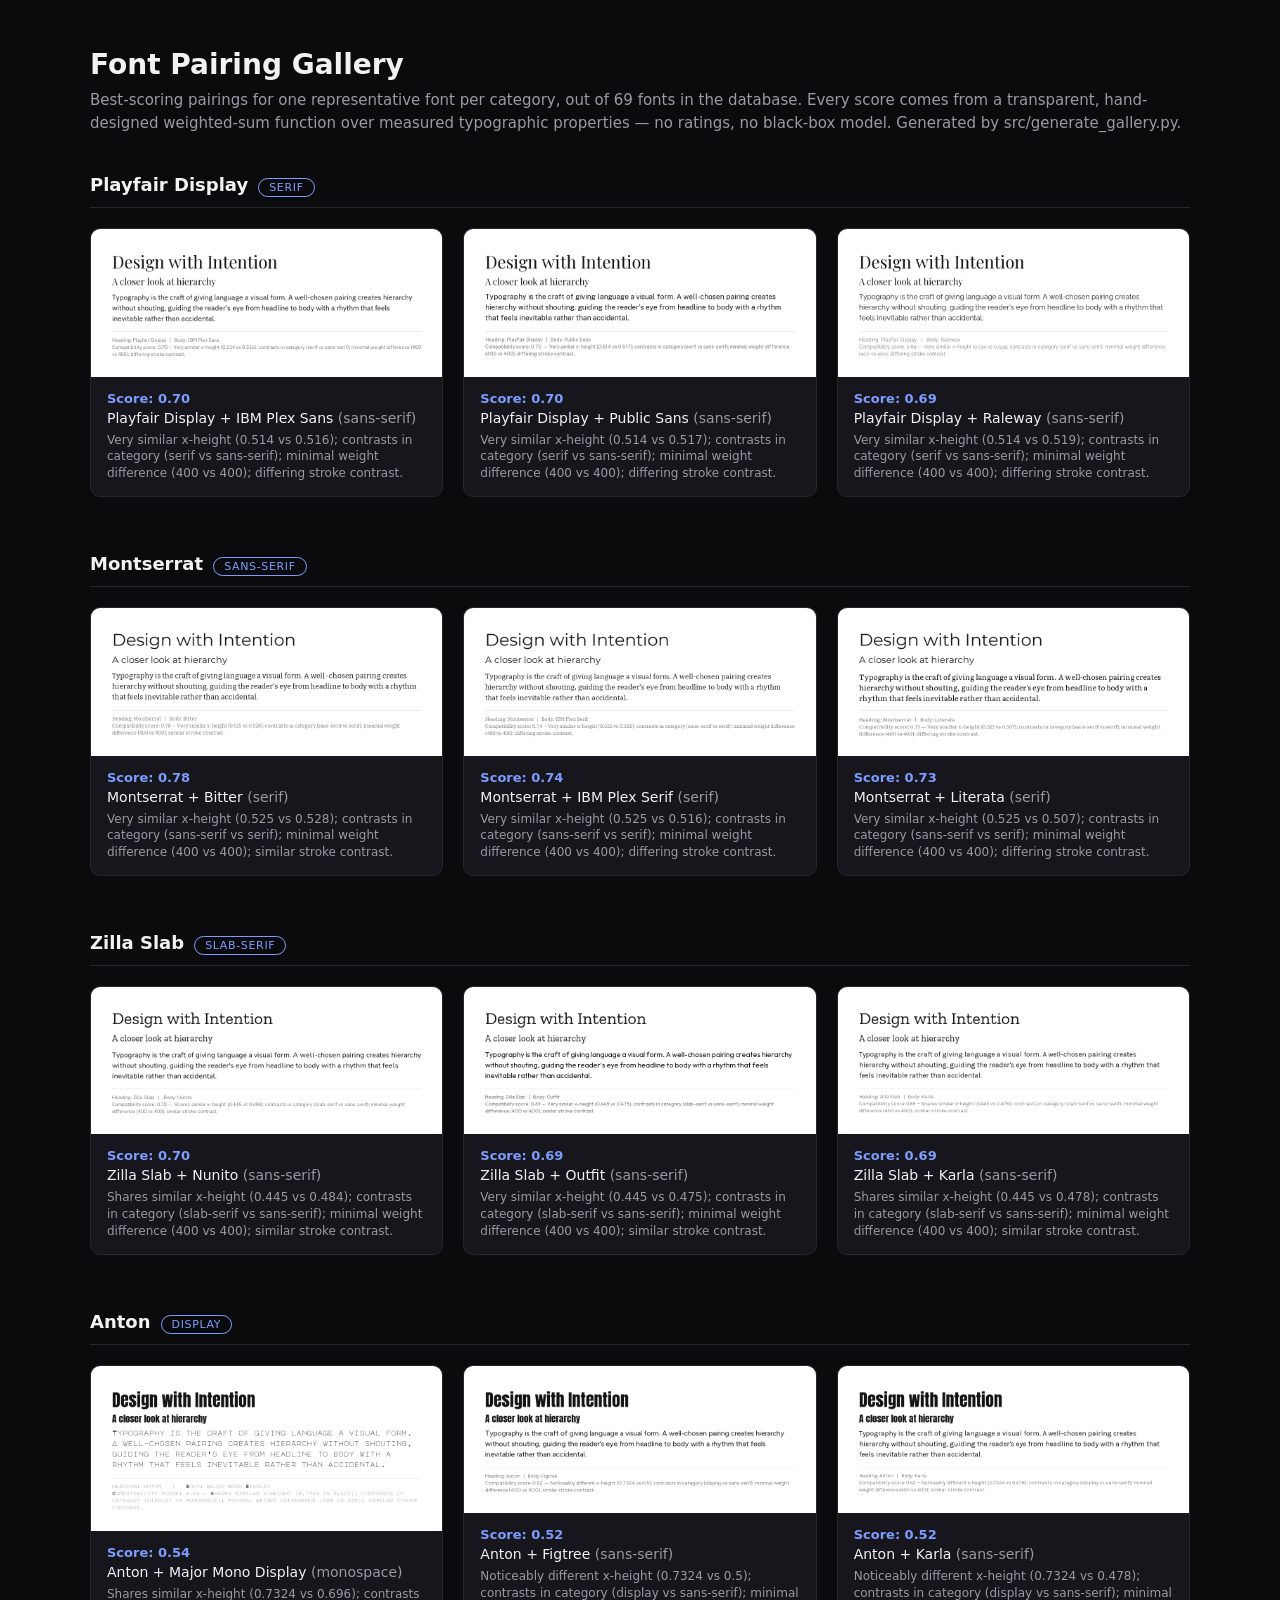
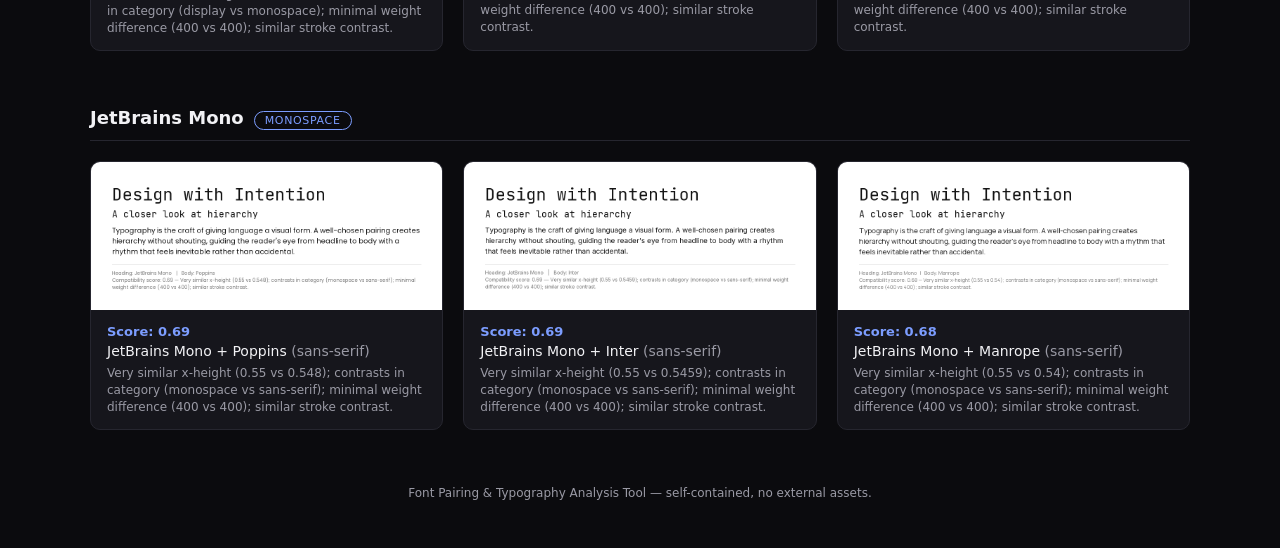
==== output/gallery.html @ 48b67cd3 "Evolution cycle 6: static HTML pairing gallery See EVOLUTION_LOG.md. src/generate_gallery.py builds " ====
<!doctype html>
<html lang="en">
<head>
<meta charset="utf-8">
<title>Font Pairing Gallery</title>
<meta name="viewport" content="width=device-width, initial-scale=1">
<style>
:root {
  --bg: #0b0b0e;
  --card-bg: #16161c;
  --border: #26262f;
  --text: #f2f2f5;
  --muted: #9a9aa5;
  --accent: #7c9dff;
}
* { box-sizing: border-box; }
body {
  margin: 0;
  padding: 48px 24px;
  background: var(--bg);
  color: var(--text);
  font-family: -apple-system, BlinkMacSystemFont, "Segoe UI", system-ui, sans-serif;
}
.wrap { max-width: 1100px; margin: 0 auto; }
header { margin-bottom: 40px; }
header h1 { font-size: 28px; margin: 0 0 8px; }
header p { color: var(--muted); margin: 0; font-size: 15px; line-height: 1.5; }
.category-section { margin-bottom: 56px; }
.category-title {
  display: flex; align-items: baseline; gap: 10px;
  border-bottom: 1px solid var(--border);
  padding-bottom: 10px; margin-bottom: 20px;
}
.category-title h2 { font-size: 18px; margin: 0; }
.category-title .badge {
  font-size: 11px; text-transform: uppercase; letter-spacing: 0.06em;
  color: var(--accent); border: 1px solid var(--accent);
  border-radius: 999px; padding: 2px 10px;
}
.cards { display: grid; grid-template-columns: repeat(auto-fit, minmax(300px, 1fr)); gap: 20px; }
.card {
  background: var(--card-bg); border: 1px solid var(--border); border-radius: 10px;
  overflow: hidden;
}
.card img { width: 100%; display: block; background: #fff; }
.card-meta { padding: 14px 16px; }
.card-meta .score {
  font-size: 13px; font-weight: 600; color: var(--accent); margin-bottom: 4px;
}
.card-meta .names { font-size: 14px; margin-bottom: 6px; }
.card-meta .explanation { font-size: 12px; color: var(--muted); line-height: 1.4; }
footer { color: var(--muted); font-size: 12px; margin-top: 40px; text-align: center; }
</style>
</head>
<body>
  <div class="wrap">
    <header>
      <h1>Font Pairing Gallery</h1>
      <p>Best-scoring pairings for one representative font per category, out of 69 fonts
      in the database. Every score comes from a transparent, hand-designed weighted-sum function over
      measured typographic properties &mdash; no ratings, no black-box model. Generated by
      src/generate_gallery.py.</p>
    </header>
    
    <section class="category-section">
      <div class="category-title">
        <h2>Playfair Display</h2>
        <span class="badge">serif</span>
      </div>
      <div class="cards">
        <div class="card">
          <img src="[data-uri]" alt="Playfair Display paired with IBM Plex Sans">
          <div class="card-meta">
            <div class="score">Score: 0.70</div>
            <div class="names">Playfair Display + IBM Plex Sans <span style="color:var(--muted)">(sans-serif)</span></div>
            <div class="explanation">Very similar x-height (0.514 vs 0.516); contrasts in category (serif vs sans-serif); minimal weight difference (400 vs 400); differing stroke contrast.</div>
          </div>
        </div>
        <div class="card">
          <img src="[data-uri]" alt="Playfair Display paired with Public Sans">
          <div class="card-meta">
            <div class="score">Score: 0.70</div>
            <div class="names">Playfair Display + Public Sans <span style="color:var(--muted)">(sans-serif)</span></div>
            <div class="explanation">Very similar x-height (0.514 vs 0.517); contrasts in category (serif vs sans-serif); minimal weight difference (400 vs 400); differing stroke contrast.</div>
          </div>
        </div>
        <div class="card">
          <img src="[data-uri]" alt="Playfair Display paired with Raleway">
          <div class="card-meta">
            <div class="score">Score: 0.69</div>
            <div class="names">Playfair Display + Raleway <span style="color:var(--muted)">(sans-serif)</span></div>
            <div class="explanation">Very similar x-height (0.514 vs 0.519); contrasts in category (serif vs sans-serif); minimal weight difference (400 vs 400); differing stroke contrast.</div>
          </div>
        </div>
      </div>
    </section>
    <section class="category-section">
      <div class="category-title">
        <h2>Montserrat</h2>
        <span class="badge">sans-serif</span>
      </div>
      <div class="cards">
        <div class="card">
          <img src="[data-uri]" alt="Montserrat paired with Bitter">
          <div class="card-meta">
            <div class="score">Score: 0.78</div>
            <div class="names">Montserrat + Bitter <span style="color:var(--muted)">(serif)</span></div>
            <div class="explanation">Very similar x-height (0.525 vs 0.528); contrasts in category (sans-serif vs serif); minimal weight difference (400 vs 400); similar stroke contrast.</div>
          </div>
        </div>
        <div class="card">
          <img src="[data-uri]" alt="Montserrat paired with IBM Plex Serif">
          <div class="card-meta">
            <div class="score">Score: 0.74</div>
            <div class="names">Montserrat + IBM Plex Serif <span style="color:var(--muted)">(serif)</span></div>
            <div class="explanation">Very similar x-height (0.525 vs 0.516); contrasts in category (sans-serif vs serif); minimal weight difference (400 vs 400); differing stroke contrast.</div>
          </div>
        </div>
        <div class="card">
          <img src="[data-uri]" alt="Montserrat paired with Literata">
          <div class="card-meta">
            <div class="score">Score: 0.73</div>
            <div class="names">Montserrat + Literata <span style="color:var(--muted)">(serif)</span></div>
            <div class="explanation">Very similar x-height (0.525 vs 0.507); contrasts in category (sans-serif vs serif); minimal weight difference (400 vs 400); differing stroke contrast.</div>
          </div>
        </div>
      </div>
    </section>
    <section class="category-section">
      <div class="category-title">
        <h2>Zilla Slab</h2>
        <span class="badge">slab-serif</span>
      </div>
      <div class="cards">
        <div class="card">
          <img src="[data-uri]" alt="Zilla Slab paired with Nunito">
          <div class="card-meta">
            <div class="score">Score: 0.70</div>
            <div class="names">Zilla Slab + Nunito <span style="color:var(--muted)">(sans-serif)</span></div>
            <div class="explanation">Shares similar x-height (0.445 vs 0.484); contrasts in category (slab-serif vs sans-serif); minimal weight difference (400 vs 400); similar stroke contrast.</div>
          </div>
        </div>
        <div class="card">
          <img src="[data-uri]" alt="Zilla Slab paired with Outfit">
          <div class="card-meta">
            <div class="score">Score: 0.69</div>
            <div class="names">Zilla Slab + Outfit <span style="color:var(--muted)">(sans-serif)</span></div>
            <div class="explanation">Very similar x-height (0.445 vs 0.475); contrasts in category (slab-serif vs sans-serif); minimal weight difference (400 vs 400); similar stroke contrast.</div>
          </div>
        </div>
        <div class="card">
          <img src="[data-uri]" alt="Zilla Slab paired with Karla">
          <div class="card-meta">
            <div class="score">Score: 0.69</div>
            <div class="names">Zilla Slab + Karla <span style="color:var(--muted)">(sans-serif)</span></div>
            <div class="explanation">Shares similar x-height (0.445 vs 0.478); contrasts in category (slab-serif vs sans-serif); minimal weight difference (400 vs 400); similar stroke contrast.</div>
          </div>
        </div>
      </div>
    </section>
    <section class="category-section">
      <div class="category-title">
        <h2>Anton</h2>
        <span class="badge">display</span>
      </div>
      <div class="cards">
        <div class="card">
          <img src="[data-uri]" alt="Anton paired with Major Mono Display">
          <div class="card-meta">
            <div class="score">Score: 0.54</div>
            <div class="names">Anton + Major Mono Display <span style="color:var(--muted)">(monospace)</span></div>
            <div class="explanation">Shares similar x-height (0.7324 vs 0.696); contrasts in category (display vs monospace); minimal weight difference (400 vs 400); similar stroke contrast.</div>
          </div>
        </div>
        <div class="card">
          <img src="[data-uri]" alt="Anton paired with Figtree">
          <div class="card-meta">
            <div class="score">Score: 0.52</div>
            <div class="names">Anton + Figtree <span style="color:var(--muted)">(sans-serif)</span></div>
            <div class="explanation">Noticeably different x-height (0.7324 vs 0.5); contrasts in category (display vs sans-serif); minimal weight difference (400 vs 400); similar stroke contrast.</div>
          </div>
        </div>
        <div class="card">
          <img src="[data-uri]" alt="Anton paired with Karla">
          <div class="card-meta">
            <div class="score">Score: 0.52</div>
            <div class="names">Anton + Karla <span style="color:var(--muted)">(sans-serif)</span></div>
            <div class="explanation">Noticeably different x-height (0.7324 vs 0.478); contrasts in category (display vs sans-serif); minimal weight difference (400 vs 400); similar stroke contrast.</div>
          </div>
        </div>
      </div>
    </section>
    <section class="category-section">
      <div class="category-title">
        <h2>JetBrains Mono</h2>
        <span class="badge">monospace</span>
      </div>
      <div class="cards">
        <div class="card">
          <img src="[data-uri]" alt="JetBrains Mono paired with Poppins">
          <div class="card-meta">
            <div class="score">Score: 0.69</div>
            <div class="names">JetBrains Mono + Poppins <span style="color:var(--muted)">(sans-serif)</span></div>
            <div class="explanation">Very similar x-height (0.55 vs 0.548); contrasts in category (monospace vs sans-serif); minimal weight difference (400 vs 400); similar stroke contrast.</div>
          </div>
        </div>
        <div class="card">
          <img src="[data-uri]" alt="JetBrains Mono paired with Inter">
          <div class="card-meta">
            <div class="score">Score: 0.69</div>
            <div class="names">JetBrains Mono + Inter <span style="color:var(--muted)">(sans-serif)</span></div>
            <div class="explanation">Very similar x-height (0.55 vs 0.5459); contrasts in category (monospace vs sans-serif); minimal weight difference (400 vs 400); similar stroke contrast.</div>
          </div>
        </div>
        <div class="card">
          <img src="[data-uri]" alt="JetBrains Mono paired with Manrope">
          <div class="card-meta">
            <div class="score">Score: 0.68</div>
            <div class="names">JetBrains Mono + Manrope <span style="color:var(--muted)">(sans-serif)</span></div>
            <div class="explanation">Very similar x-height (0.55 vs 0.54); contrasts in category (monospace vs sans-serif); minimal weight difference (400 vs 400); similar stroke contrast.</div>
          </div>
        </div>
      </div>
    </section>
    <footer>Font Pairing &amp; Typography Analysis Tool &mdash; self-contained, no external assets.</footer>
  </div>
</body>
</html>
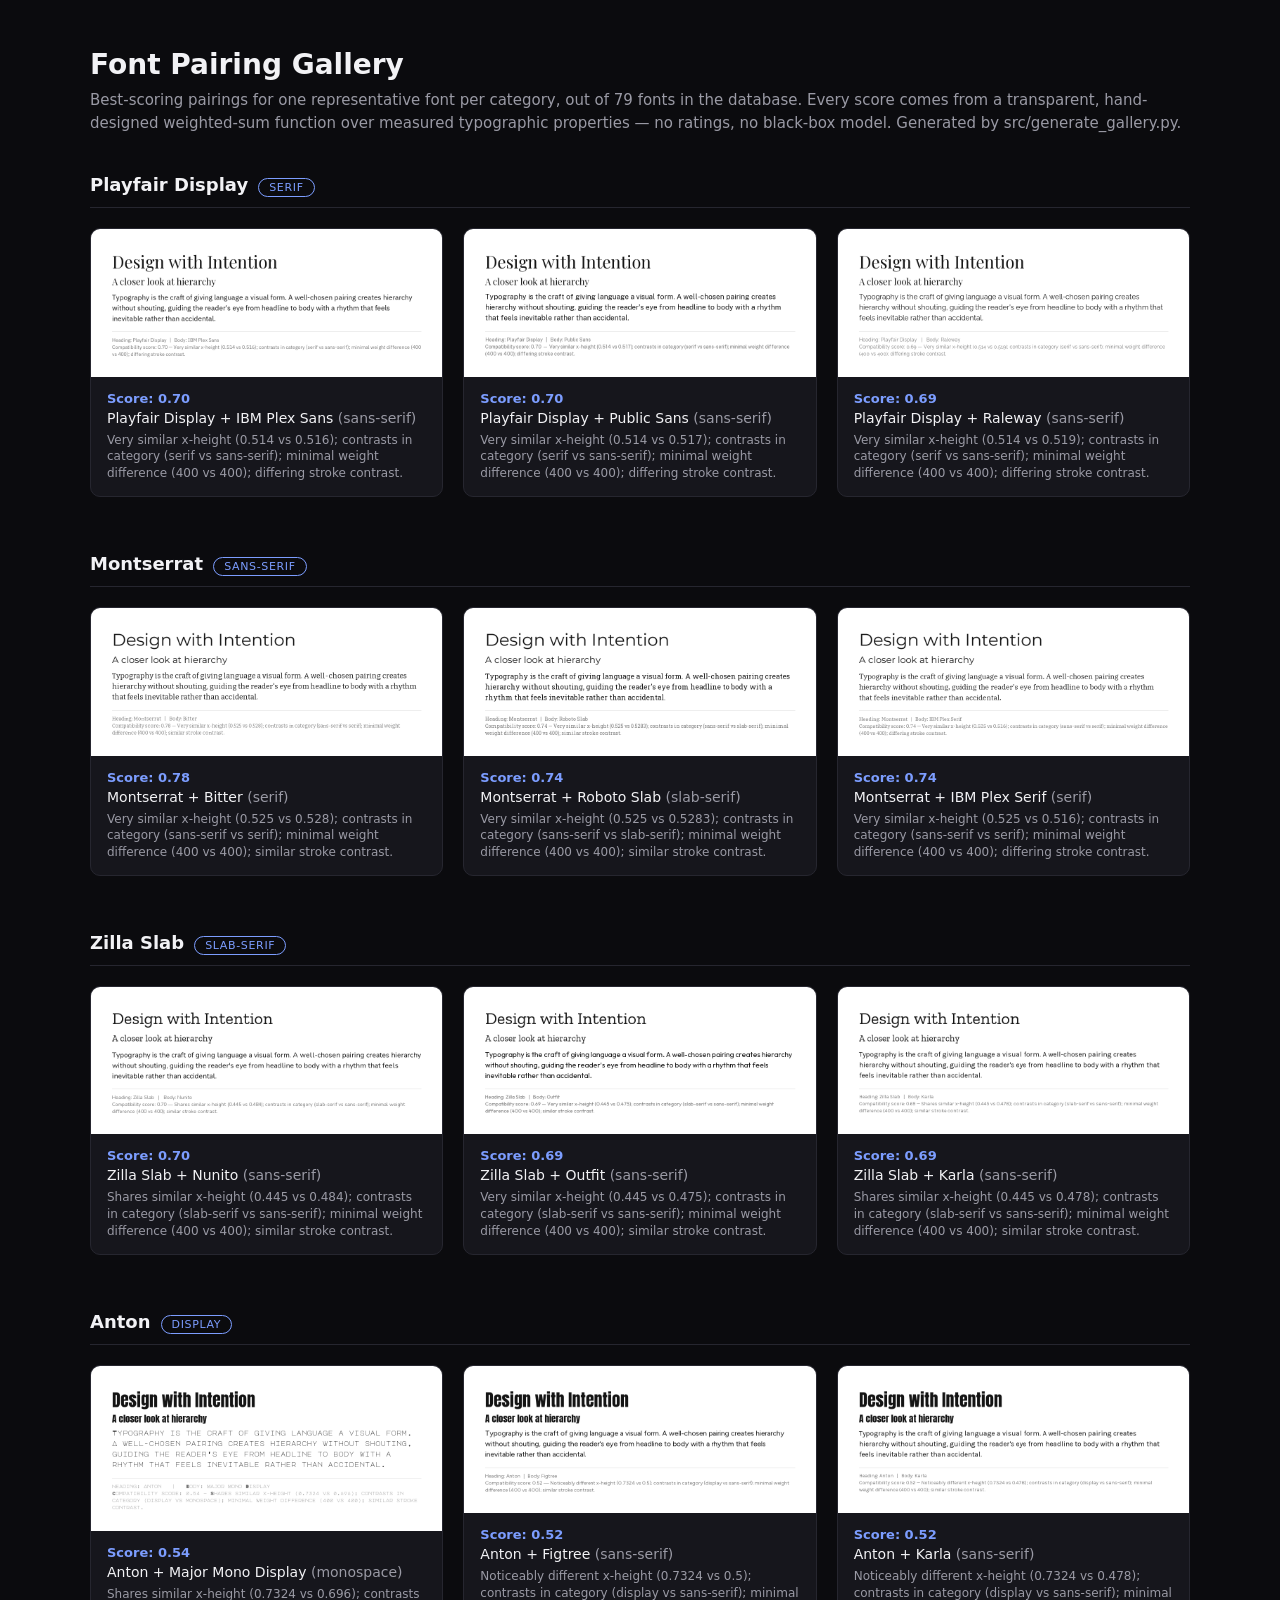
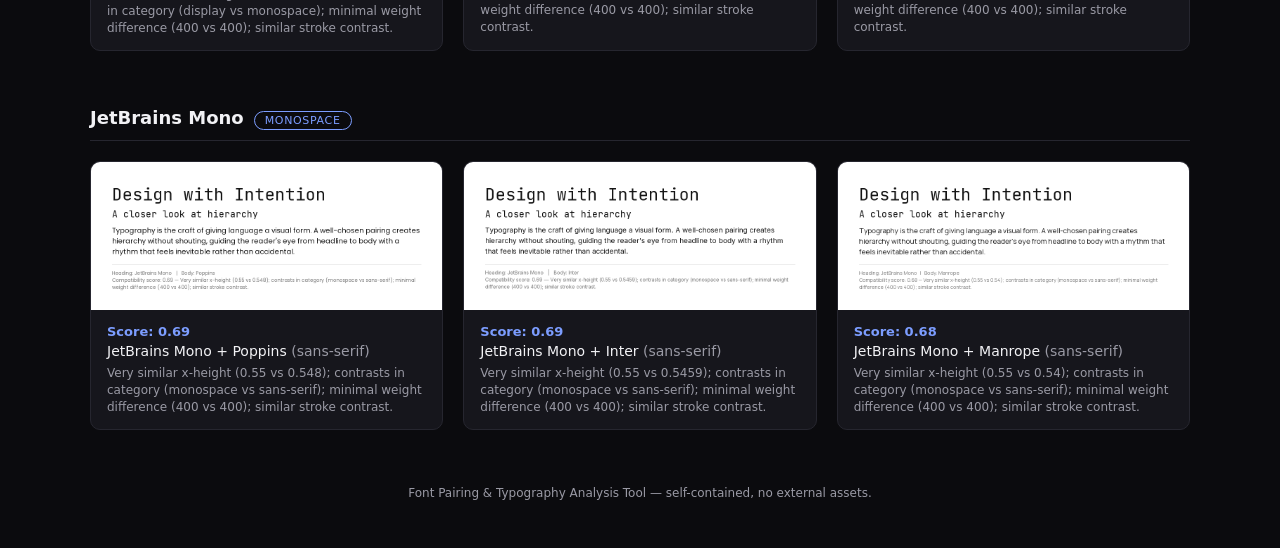
==== commit 2274fa6d: "Evolution cycle 7: balance the slab-serif and display categories See EVOLUTION_LOG.md. Category coun" ====
--- a/output/gallery.html
+++ b/output/gallery.html
@@ -56,7 +56,7 @@
   <div class="wrap">
     <header>
       <h1>Font Pairing Gallery</h1>
-      <p>Best-scoring pairings for one representative font per category, out of 69 fonts
+      <p>Best-scoring pairings for one representative font per category, out of 79 fonts
       in the database. Every score comes from a transparent, hand-designed weighted-sum function over
       measured typographic properties &mdash; no ratings, no black-box model. Generated by
       src/generate_gallery.py.</p>
@@ -109,19 +109,19 @@
           </div>
         </div>
         <div class="card">
+          <img src="[data-uri]" alt="Montserrat paired with Roboto Slab">
+          <div class="card-meta">
+            <div class="score">Score: 0.74</div>
+            <div class="names">Montserrat + Roboto Slab <span style="color:var(--muted)">(slab-serif)</span></div>
+            <div class="explanation">Very similar x-height (0.525 vs 0.5283); contrasts in category (sans-serif vs slab-serif); minimal weight difference (400 vs 400); similar stroke contrast.</div>
+          </div>
+        </div>
+        <div class="card">
           <img src="[data-uri]" alt="Montserrat paired with IBM Plex Serif">
           <div class="card-meta">
             <div class="score">Score: 0.74</div>
             <div class="names">Montserrat + IBM Plex Serif <span style="color:var(--muted)">(serif)</span></div>
             <div class="explanation">Very similar x-height (0.525 vs 0.516); contrasts in category (sans-serif vs serif); minimal weight difference (400 vs 400); differing stroke contrast.</div>
-          </div>
-        </div>
-        <div class="card">
-          <img src="[data-uri]" alt="Montserrat paired with Literata">
-          <div class="card-meta">
-            <div class="score">Score: 0.73</div>
-            <div class="names">Montserrat + Literata <span style="color:var(--muted)">(serif)</span></div>
-            <div class="explanation">Very similar x-height (0.525 vs 0.507); contrasts in category (sans-serif vs serif); minimal weight difference (400 vs 400); differing stroke contrast.</div>
           </div>
         </div>
       </div>
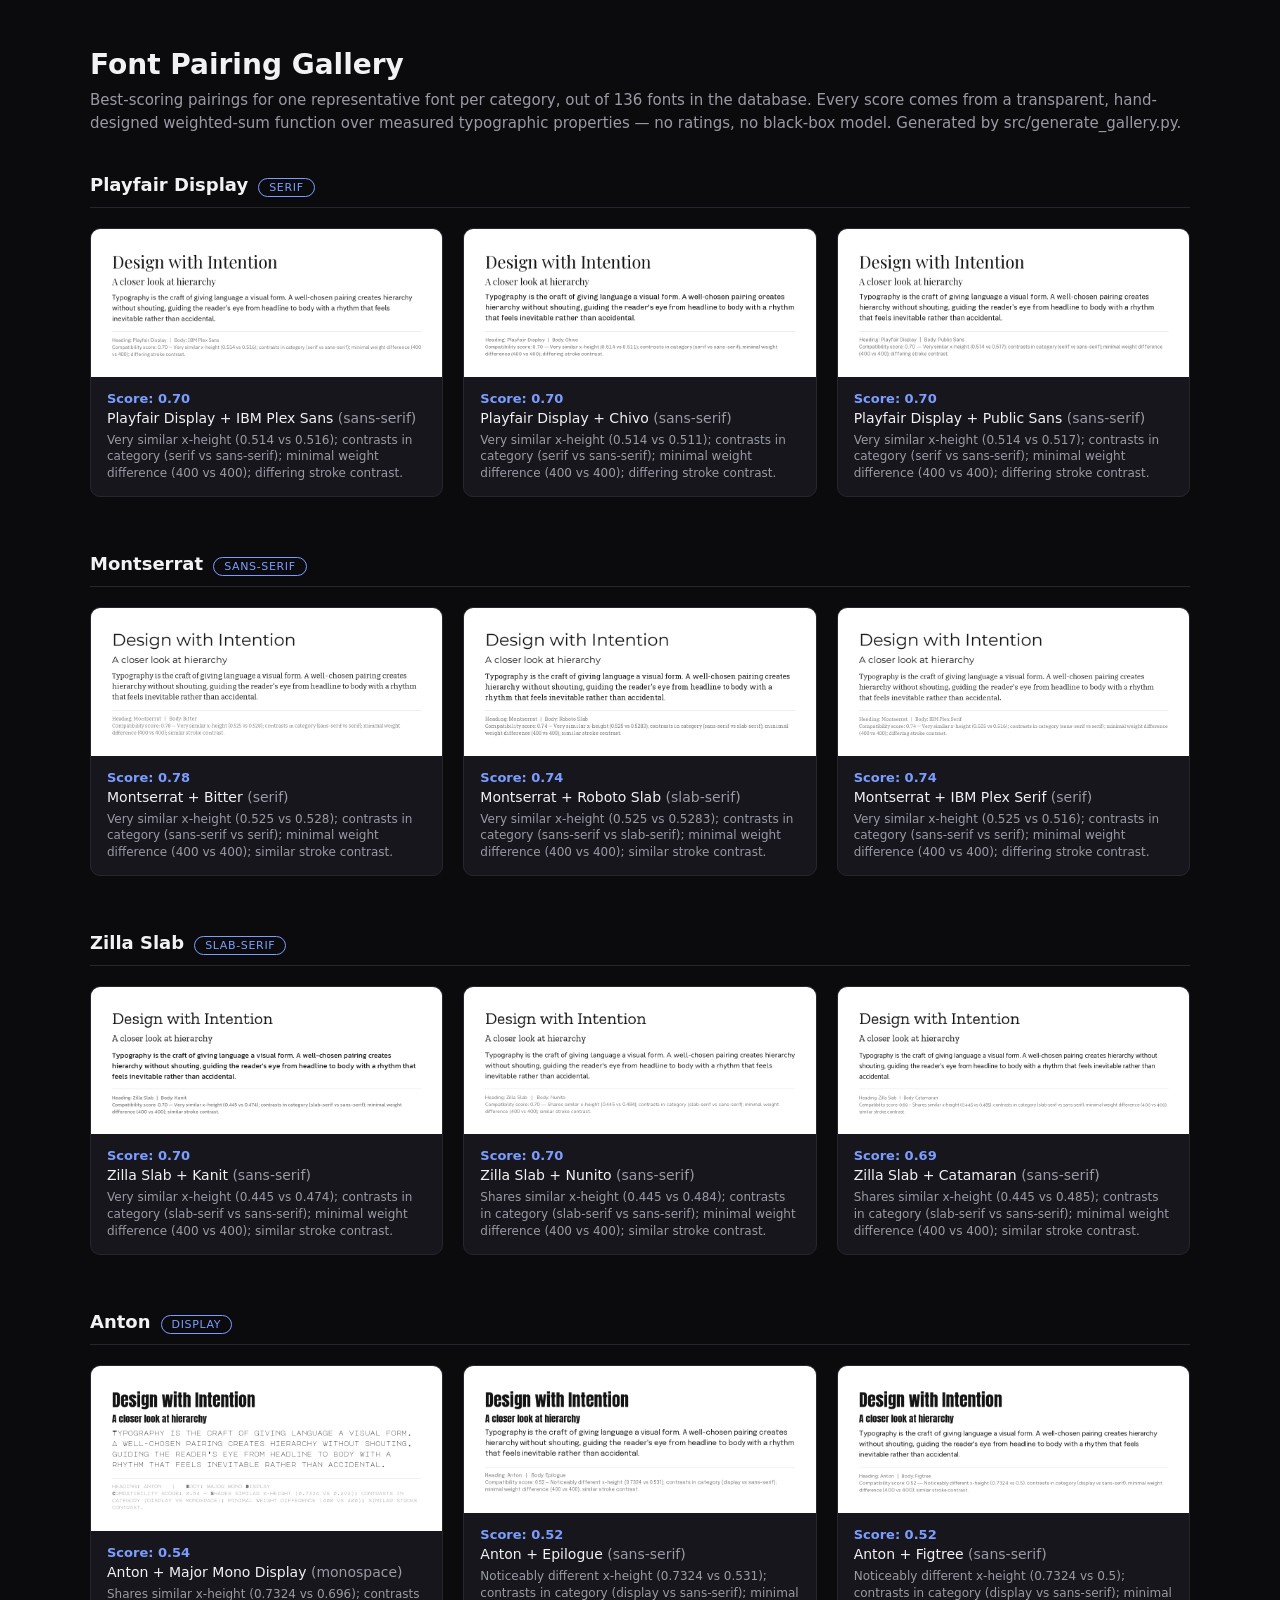
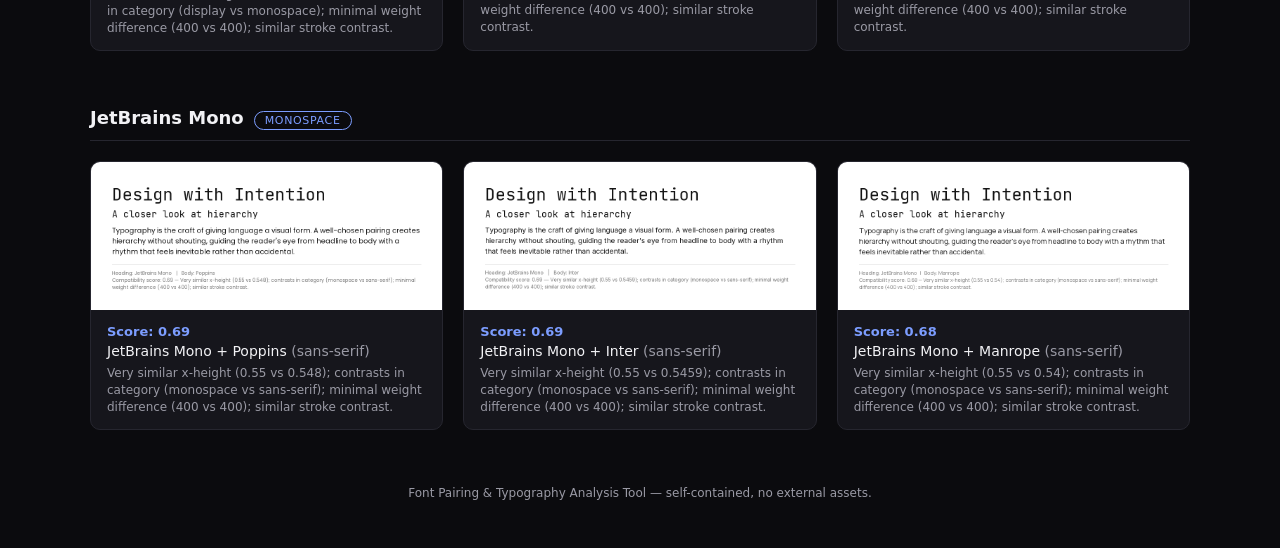
==== commit c7b32bfd: "Evolution cycle 9: bulk-add popular fonts See EVOLUTION_LOG.md. User asked directly for a lot more p" ====
--- a/output/gallery.html
+++ b/output/gallery.html
@@ -56,7 +56,7 @@
   <div class="wrap">
     <header>
       <h1>Font Pairing Gallery</h1>
-      <p>Best-scoring pairings for one representative font per category, out of 79 fonts
+      <p>Best-scoring pairings for one representative font per category, out of 136 fonts
       in the database. Every score comes from a transparent, hand-designed weighted-sum function over
       measured typographic properties &mdash; no ratings, no black-box model. Generated by
       src/generate_gallery.py.</p>
@@ -77,19 +77,19 @@
           </div>
         </div>
         <div class="card">
+          <img src="[data-uri]" alt="Playfair Display paired with Chivo">
+          <div class="card-meta">
+            <div class="score">Score: 0.70</div>
+            <div class="names">Playfair Display + Chivo <span style="color:var(--muted)">(sans-serif)</span></div>
+            <div class="explanation">Very similar x-height (0.514 vs 0.511); contrasts in category (serif vs sans-serif); minimal weight difference (400 vs 400); differing stroke contrast.</div>
+          </div>
+        </div>
+        <div class="card">
           <img src="[data-uri]" alt="Playfair Display paired with Public Sans">
           <div class="card-meta">
             <div class="score">Score: 0.70</div>
             <div class="names">Playfair Display + Public Sans <span style="color:var(--muted)">(sans-serif)</span></div>
             <div class="explanation">Very similar x-height (0.514 vs 0.517); contrasts in category (serif vs sans-serif); minimal weight difference (400 vs 400); differing stroke contrast.</div>
-          </div>
-        </div>
-        <div class="card">
-          <img src="[data-uri]" alt="Playfair Display paired with Raleway">
-          <div class="card-meta">
-            <div class="score">Score: 0.69</div>
-            <div class="names">Playfair Display + Raleway <span style="color:var(--muted)">(sans-serif)</span></div>
-            <div class="explanation">Very similar x-height (0.514 vs 0.519); contrasts in category (serif vs sans-serif); minimal weight difference (400 vs 400); differing stroke contrast.</div>
           </div>
         </div>
       </div>
@@ -133,6 +133,14 @@
       </div>
       <div class="cards">
         <div class="card">
+          <img src="[data-uri]" alt="Zilla Slab paired with Kanit">
+          <div class="card-meta">
+            <div class="score">Score: 0.70</div>
+            <div class="names">Zilla Slab + Kanit <span style="color:var(--muted)">(sans-serif)</span></div>
+            <div class="explanation">Very similar x-height (0.445 vs 0.474); contrasts in category (slab-serif vs sans-serif); minimal weight difference (400 vs 400); similar stroke contrast.</div>
+          </div>
+        </div>
+        <div class="card">
           <img src="[data-uri]" alt="Zilla Slab paired with Nunito">
           <div class="card-meta">
             <div class="score">Score: 0.70</div>
@@ -141,19 +149,11 @@
           </div>
         </div>
         <div class="card">
-          <img src="[data-uri]" alt="Zilla Slab paired with Outfit">
+          <img src="[data-uri]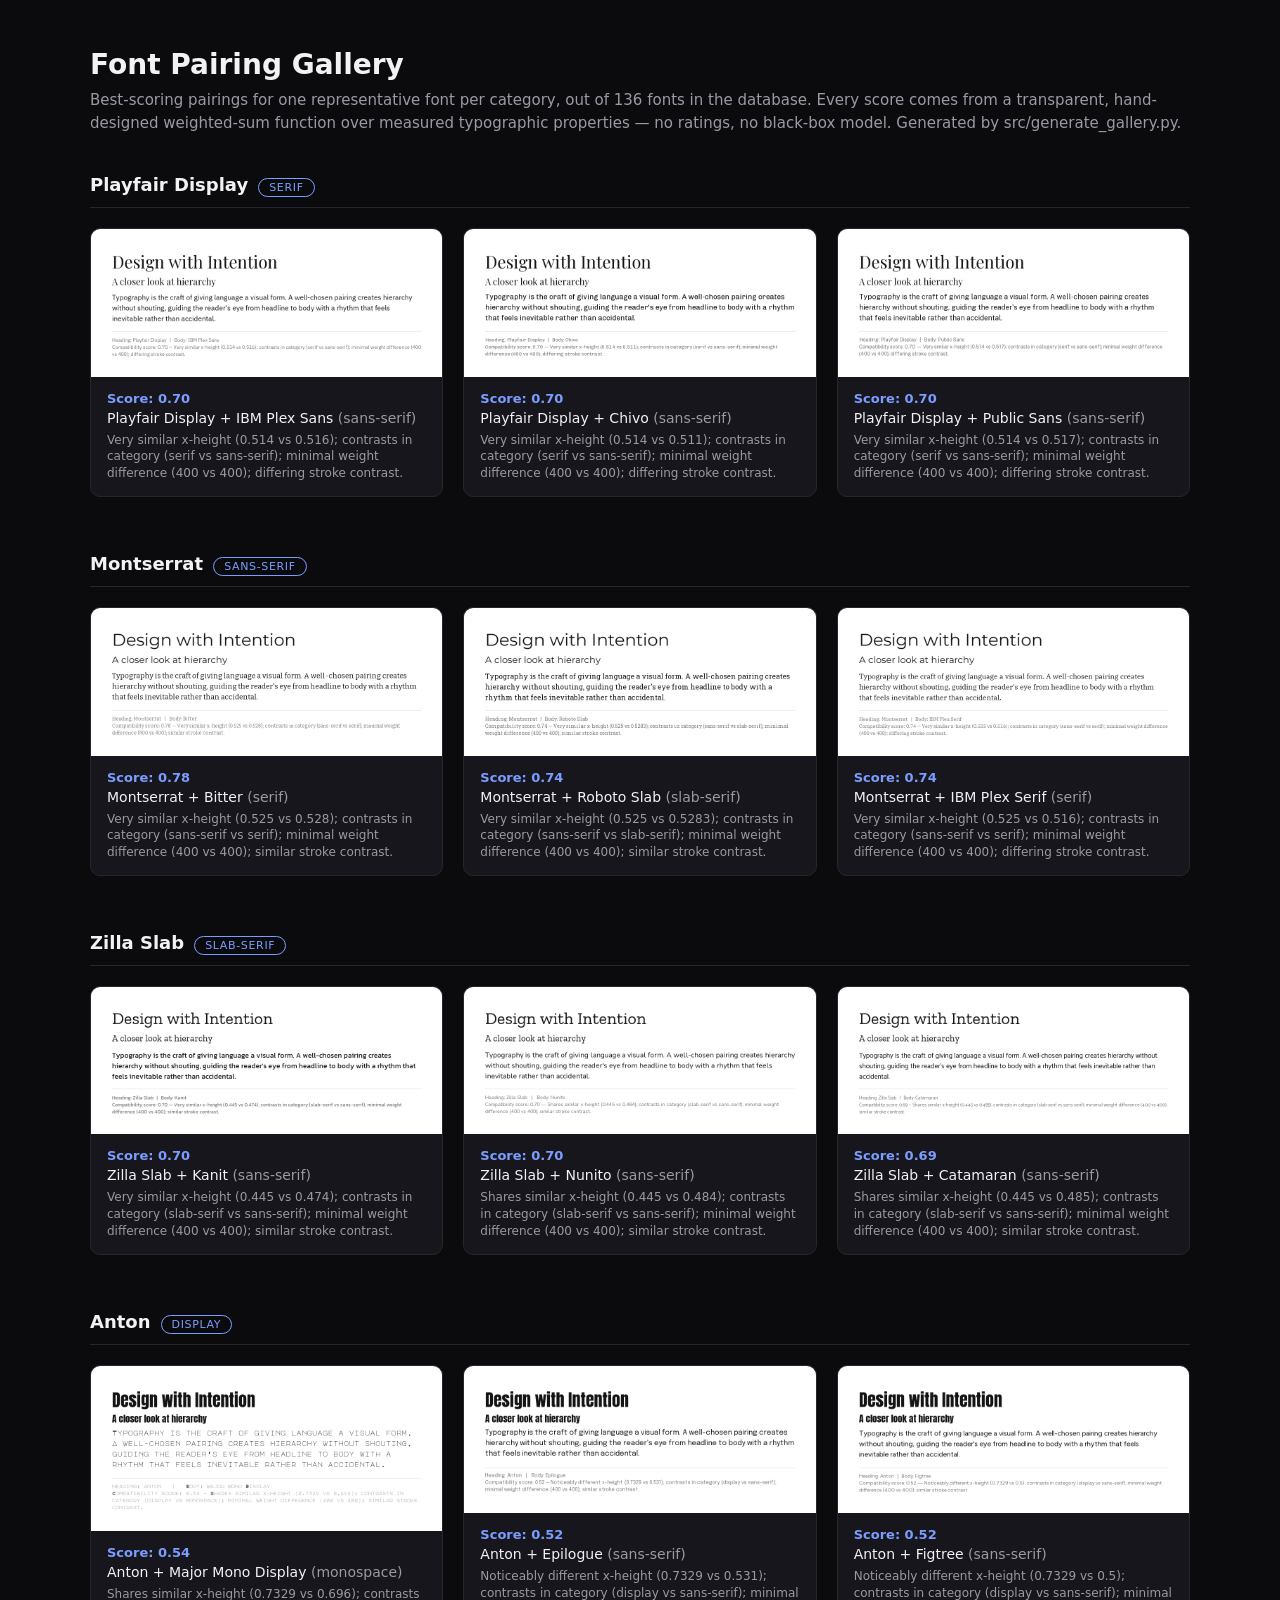
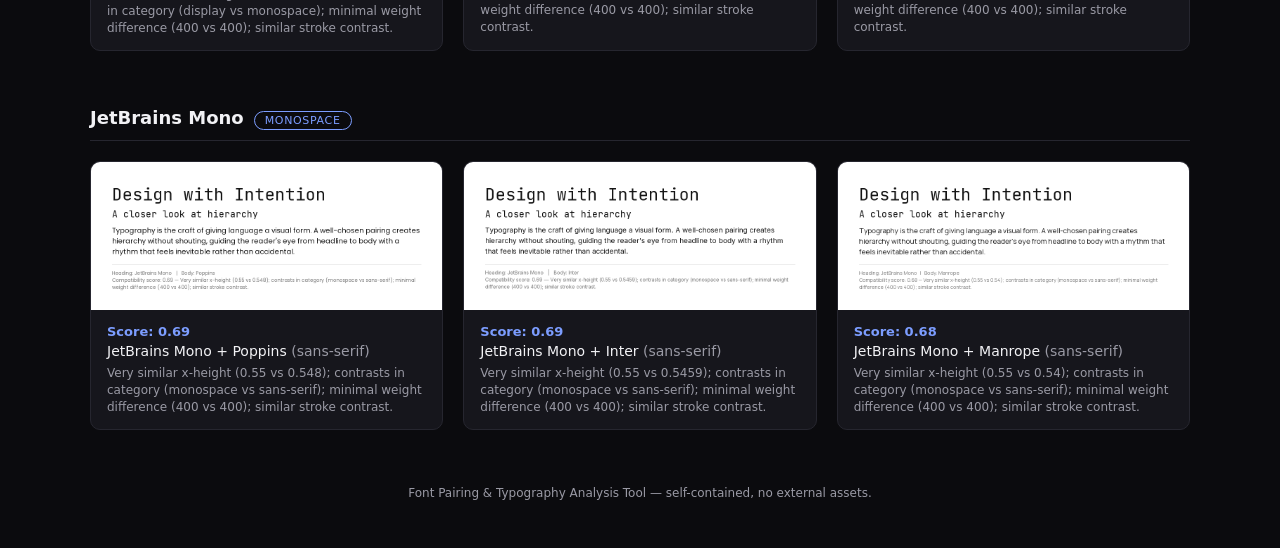
==== commit cae4d607: "Evolution cycle 10: fix implausible-OS/2-metadata x-height bug See EVOLUTION_LOG.md. A data-integrit" ====
--- a/output/gallery.html
+++ b/output/gallery.html
@@ -165,27 +165,27 @@
       </div>
       <div class="cards">
         <div class="card">
-          <img src="[data-uri]" alt="Anton paired with Major Mono Display">
+          <img src="[data-uri]" alt="Anton paired with Major Mono Display">
           <div class="card-meta">
             <div class="score">Score: 0.54</div>
             <div class="names">Anton + Major Mono Display <span style="color:var(--muted)">(monospace)</span></div>
-            <div class="explanation">Shares similar x-height (0.7324 vs 0.696); contrasts in category (display vs monospace); minimal weight difference (400 vs 400); similar stroke contrast.</div>
-          </div>
-        </div>
-        <div class="card">
-          <img src="[data-uri]" alt="Anton paired with Epilogue">
+            <div class="explanation">Shares similar x-height (0.7329 vs 0.696); contrasts in category (display vs monospace); minimal weight difference (400 vs 400); similar stroke contrast.</div>
+          </div>
+        </div>
+        <div class="card">
+          <img src="[data-uri]" alt="Anton paired with Epilogue">
           <div class="card-meta">
             <div class="score">Score: 0.52</div>
             <div class="names">Anton + Epilogue <span style="color:var(--muted)">(sans-serif)</span></div>
-            <div class="explanation">Noticeably different x-height (0.7324 vs 0.531); contrasts in category (display vs sans-serif); minimal weight difference (400 vs 400); similar stroke contrast.</div>
-          </div>
-        </div>
-        <div class="card">
-          <img src="[data-uri]" alt="Anton paired with Figtree">
+            <div class="explanation">Noticeably different x-height (0.7329 vs 0.531); contrasts in category (display vs sans-serif); minimal weight difference (400 vs 400); similar stroke contrast.</div>
+          </div>
+        </div>
+        <div class="card">
+          <img src="[data-uri]" alt="Anton paired with Figtree">
           <div class="card-meta">
             <div class="score">Score: 0.52</div>
             <div class="names">Anton + Figtree <span style="color:var(--muted)">(sans-serif)</span></div>
-            <div class="explanation">Noticeably different x-height (0.7324 vs 0.5); contrasts in category (display vs sans-serif); minimal weight difference (400 vs 400); similar stroke contrast.</div>
+            <div class="explanation">Noticeably different x-height (0.7329 vs 0.5); contrasts in category (display vs sans-serif); minimal weight difference (400 vs 400); similar stroke contrast.</div>
           </div>
         </div>
       </div>
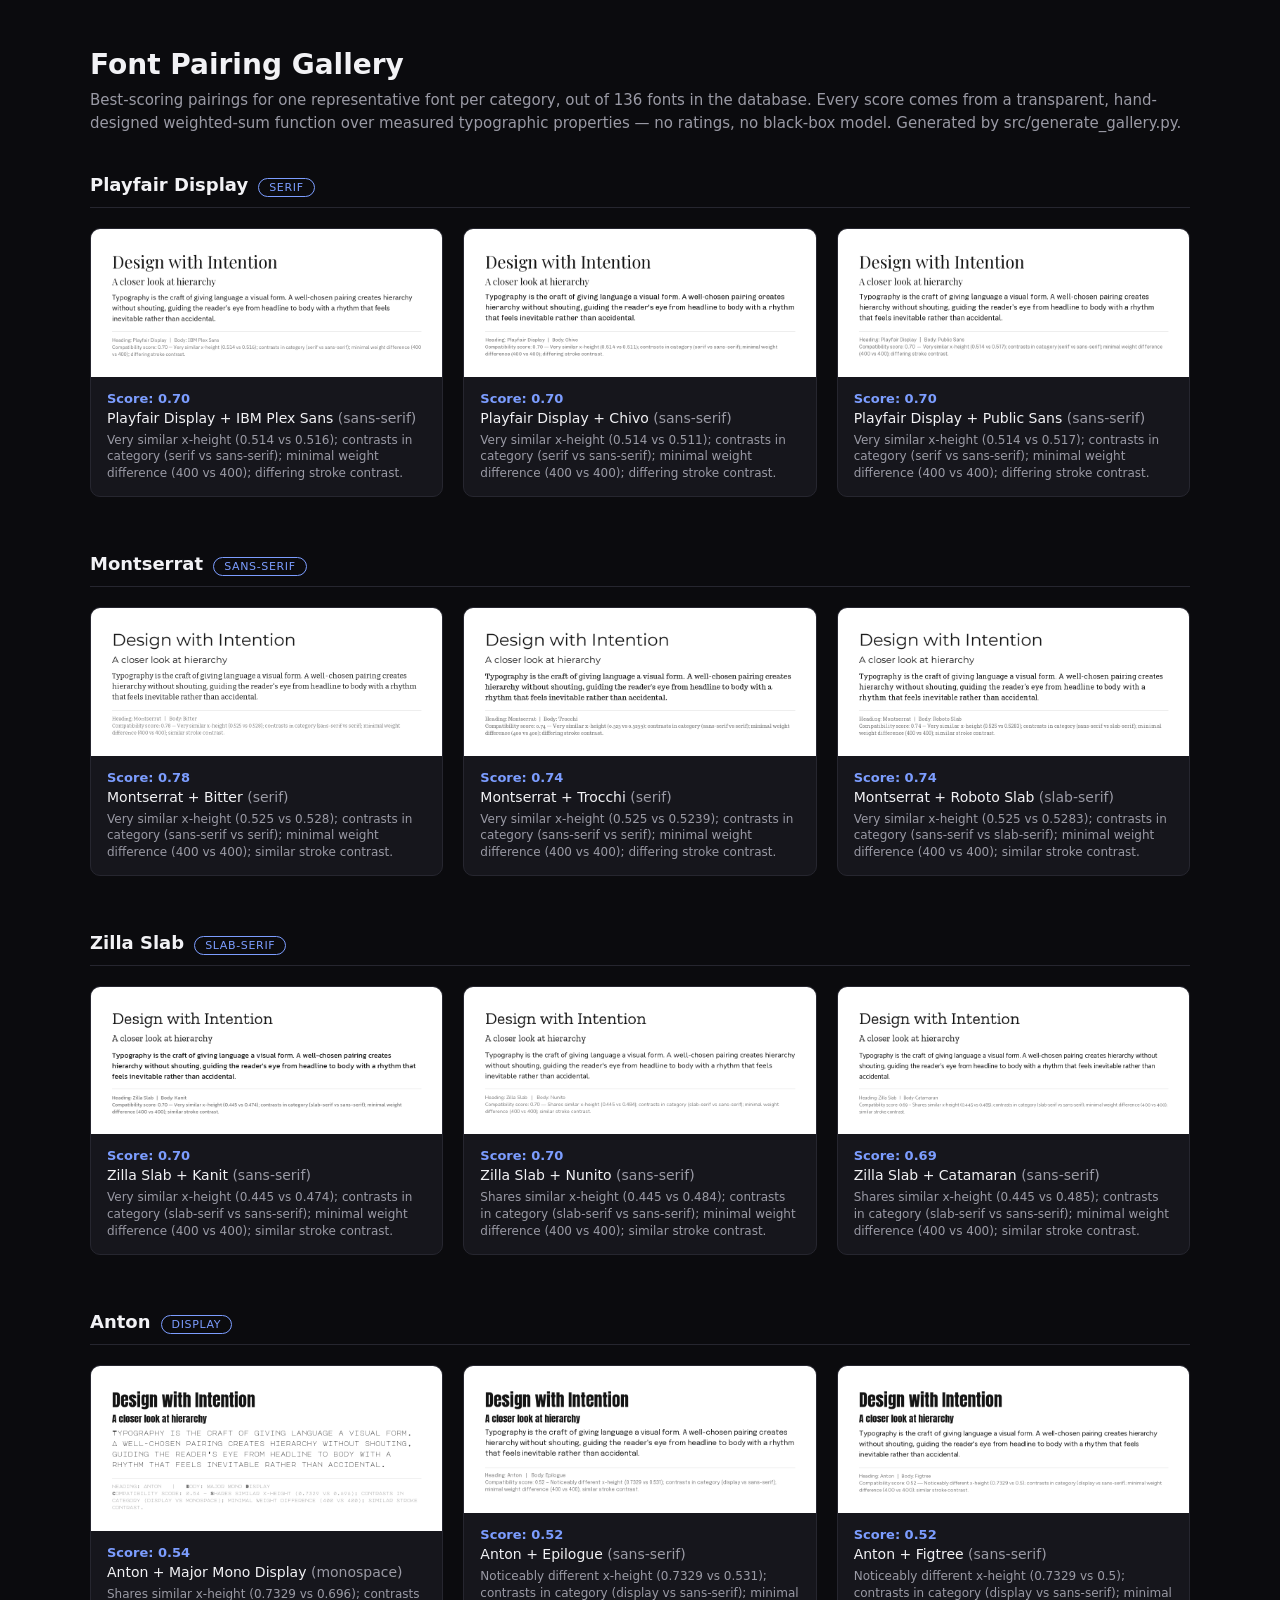
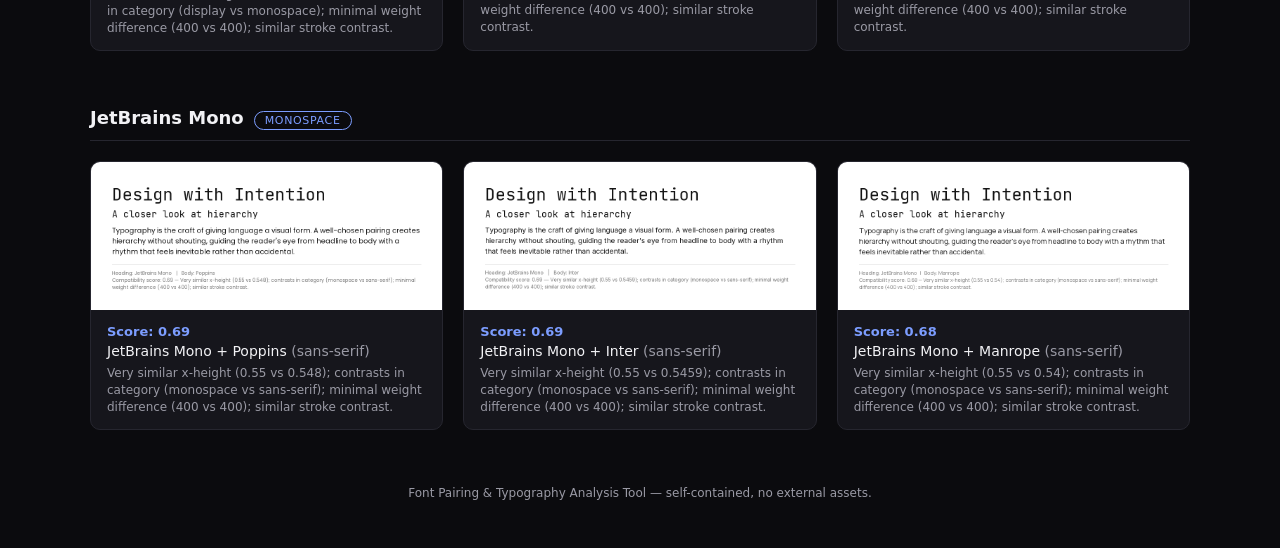
==== commit 29049ac7: "Evolution cycle 16: fix 3 miscategorized slab-serif fonts See EVOLUTION_LOG.md. Finally did the cate" ====
--- a/output/gallery.html
+++ b/output/gallery.html
@@ -109,19 +109,19 @@
           </div>
         </div>
         <div class="card">
+          <img src="[data-uri]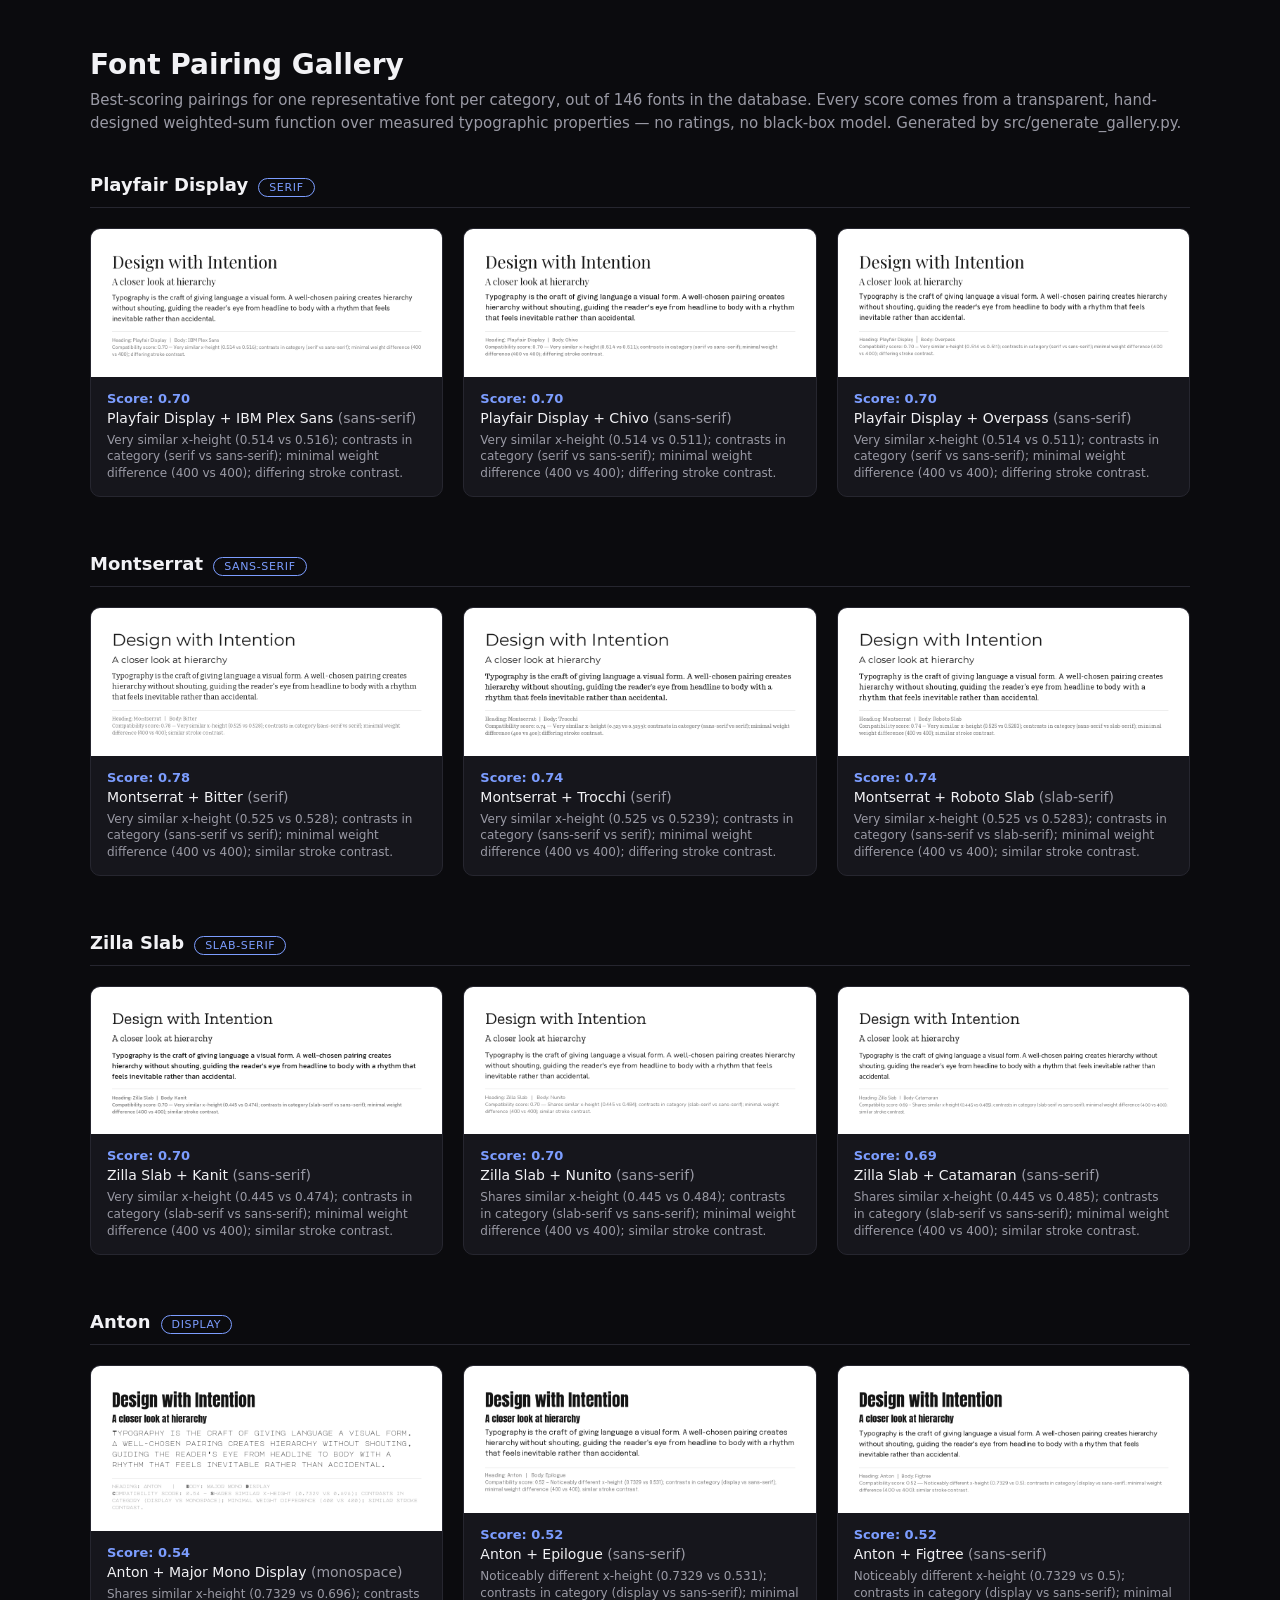
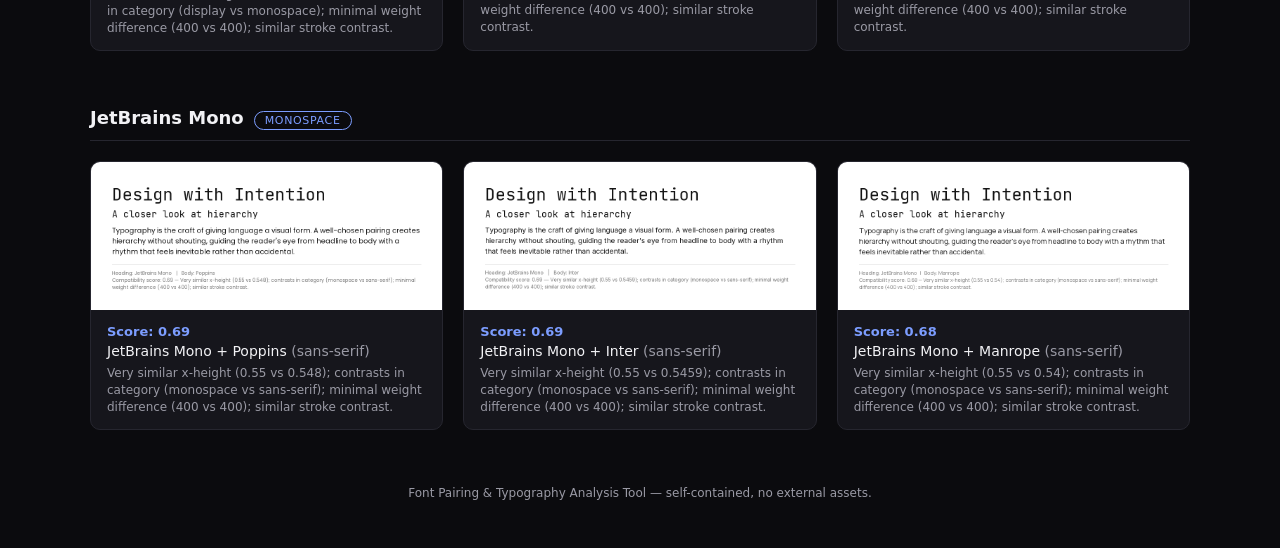
